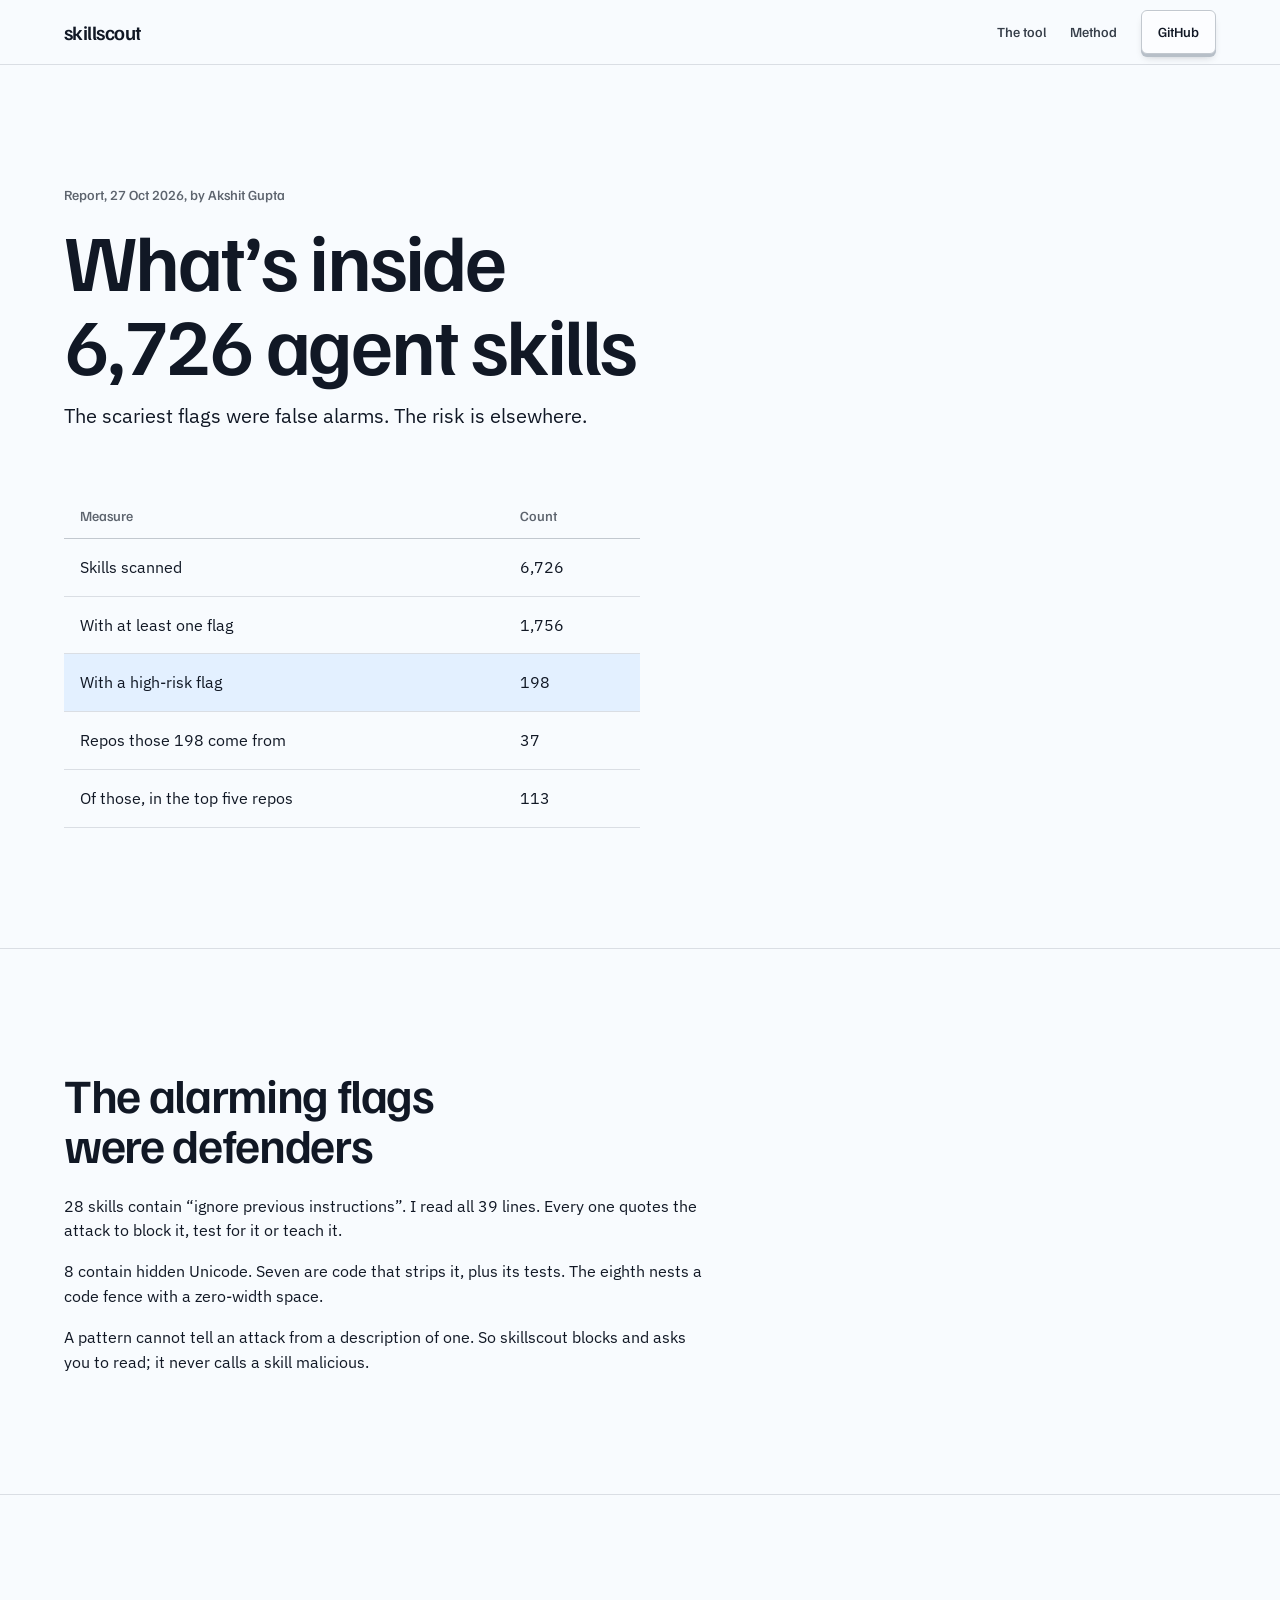
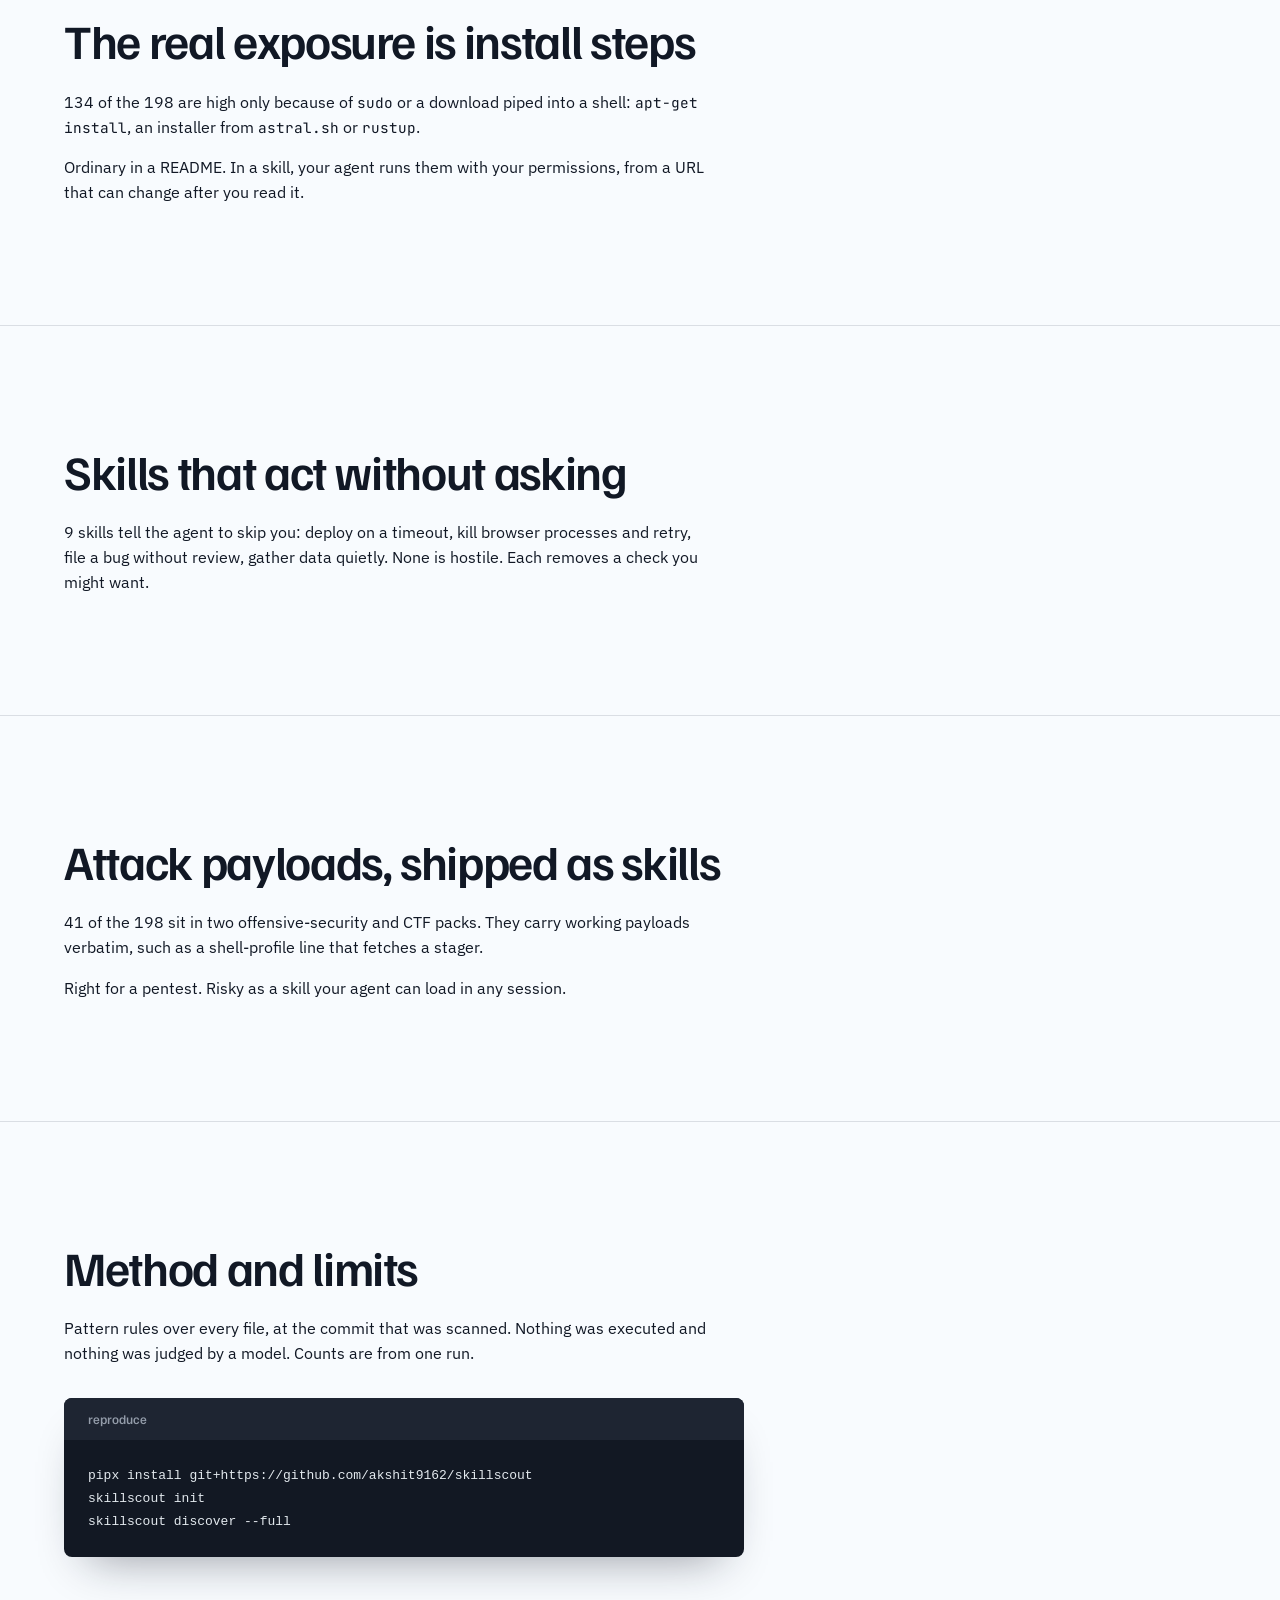
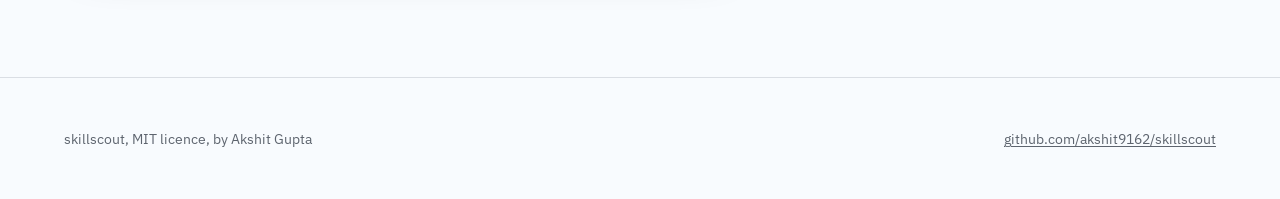
==== docs/report.html @ 884b239f "Add the ecosystem report, a terminal demo and install lines to the README" ====
<!doctype html>
<html lang="en">
<head>
<meta charset="utf-8">
<meta name="viewport" content="width=device-width, initial-scale=1">
<title>What’s inside 6,726 agent skills</title>
<meta name="description" content="Every file in 6,726 public agent skills from 95 repos, scanned on 27 Oct 2026. The alarming flags were defenders; the real exposure is install steps an agent runs with your permissions.">
<meta property="og:title" content="What’s inside 6,726 agent skills">
<meta property="og:description" content="The alarming flags were defenders; the real exposure is install steps an agent runs with your permissions.">
<meta property="og:image" content="https://akshit9162.github.io/skillscout/assets/og.png">
<meta property="og:url" content="https://akshit9162.github.io/skillscout/report.html">
<meta name="twitter:card" content="summary_large_image">
<link rel="icon" href="assets/favicon.svg" type="image/svg+xml">
<link rel="preconnect" href="https://fonts.googleapis.com">
<link rel="preconnect" href="https://fonts.gstatic.com" crossorigin>
<link href="https://fonts.googleapis.com/css2?family=Familjen+Grotesk:wght@500;600&family=IBM+Plex+Sans:wght@400;500&family=JetBrains+Mono:wght@400;500&display=swap" rel="stylesheet">
<link rel="stylesheet" href="style.css?v=4">
</head>
<body>
<a class="skip" href="#main">Skip to content</a>

<header class="nav">
  <div class="container">
    <a class="wordmark" href="./">skillscout</a>
    <ul class="nav__links">
      <li><a href="./">The tool</a></li>
      <li><a href="#method">Method</a></li>
    </ul>
    <a class="key key--small" href="https://github.com/akshit9162/skillscout">GitHub</a>
  </div>
</header>

<main id="main" class="report">
  <section aria-labelledby="report-title">
    <div class="container">
      <p class="report__meta">Report, 27 Oct 2026, by Akshit Gupta</p>
      <h1 id="report-title">What’s inside 6,726 agent skills</h1>
      <p class="lead">The scariest flags were false alarms. The risk is elsewhere.</p>
      <table class="ledger report__figures">
        <thead><tr><th scope="col">Measure</th><th scope="col" class="num-col">Count</th></tr></thead>
        <tbody>
          <tr><td>Skills scanned</td><td class="num">6,726</td></tr>
          <tr><td>With at least one flag</td><td class="num">1,756</td></tr>
          <tr class="wash"><td>With a high-risk flag</td><td class="num">198</td></tr>
          <tr><td>Repos those 198 come from</td><td class="num">37</td></tr>
          <tr><td>Of those, in the top five repos</td><td class="num">113</td></tr>
        </tbody>
      </table>
    </div>
  </section>

  <section aria-labelledby="defenders-title">
    <div class="container report__body">
      <h2 id="defenders-title">The alarming flags were defenders</h2>
      <p>28 skills contain “ignore previous instructions”. I read all 39 lines. Every one quotes the attack to block it, test for it or teach it.</p>
      <p>8 contain hidden Unicode. Seven are code that strips it, plus its tests. The eighth nests a code fence with a zero-width space.</p>
      <p>A pattern cannot tell an attack from a description of one. So skillscout blocks and asks you to read; it never calls a skill malicious.</p>
    </div>
  </section>

  <section aria-labelledby="install-title">
    <div class="container report__body">
      <h2 id="install-title">The real exposure is install steps</h2>
      <p>134 of the 198 are high only because of <code>sudo</code> or a download piped into a shell: <code>apt-get install</code>, an installer from <code>astral.sh</code> or <code>rustup</code>.</p>
      <p>Ordinary in a README. In a skill, your agent runs them with your permissions, from a URL that can change after you read it.</p>
    </div>
  </section>

  <section aria-labelledby="ask-title">
    <div class="container report__body">
      <h2 id="ask-title">Skills that act without asking</h2>
      <p>9 skills tell the agent to skip you: deploy on a timeout, kill browser processes and retry, file a bug without review, gather data quietly. None is hostile. Each removes a check you might want.</p>
    </div>
  </section>

  <section aria-labelledby="payload-title">
    <div class="container report__body">
      <h2 id="payload-title">Attack payloads, shipped as skills</h2>
      <p>41 of the 198 sit in two offensive-security and CTF packs. They carry working payloads verbatim, such as a shell-profile line that fetches a stager.</p>
      <p>Right for a pentest. Risky as a skill your agent can load in any session.</p>
    </div>
  </section>

  <section id="method" aria-labelledby="method-title">
    <div class="container report__body">
      <h2 id="method-title">Method and limits</h2>
      <p>Pattern rules over every file, at the commit that was scanned. Nothing was executed and nothing was judged by a model. Counts are from one run.</p>
      <figure class="graphite">
        <figcaption class="graphite__bar"><span>reproduce</span></figcaption>
<pre class="wrap" tabindex="0" aria-label="Commands to reproduce"><code>pipx install git+https://github.com/akshit9162/skillscout
skillscout init
skillscout discover --full</code></pre>
      </figure>
    </div>
  </section>
</main>

<footer class="foot">
  <div class="container">
    <span>skillscout, MIT licence, by Akshit Gupta</span>
    <a href="https://github.com/akshit9162/skillscout">github.com/akshit9162/skillscout</a>
  </div>
</footer>
</body>
</html>
---- docs/style.css ----
/* Hallmark · shape: product page · genre: modern-minimal · theme: Cobalt (deal 1/3, seed skillscout-open-source-cli-claude-d1fc·1d51258a·2026-10-27·r0) · job: sign up · draw: d1fc
 * hero: Stage · nav: dense balanced bar · footer: plain ruled · imagery: the product (real CLI output) · signature: ASCII field of skill text resolving into pinned rows
 * axes: light/grotesk-sans/cool · posture: restrained · contrast: pass · fold: pass · v2.0.0 */
/* Hallmark · pre-emit critique: P4 H4 E4 S4 R4 V3 · weakest: V, the page has no photograph, so the field and the graphite panels carry it */
/* Hallmark · waivers: F4 dismissed, the two hero buttons are a role=tab install switcher on a sunken tray, not two actions; the one filled primary is Copy */
@import url("./tokens.css");
@import url("./base.css");

:root { --nav-h: 64px; --shadow-panel: 0 24px 48px -24px color-mix(in oklab, var(--color-ink) 45%, transparent); }

/* chrome */
.skip { position: absolute; left: var(--space-md); top: calc(-1 * var(--space-3xl)); z-index: var(--z-toast); padding: var(--space-xs) var(--space-md); background: var(--color-ink); color: var(--color-paper); }
.skip:focus-visible { top: var(--space-md); }
.nav { position: sticky; top: 0; z-index: var(--z-sticky-nav); background: color-mix(in oklab, var(--color-paper) 92%, transparent); border-bottom: var(--rule-hair) solid var(--color-rule); }
.nav .container { display: flex; align-items: center; gap: var(--space-lg); min-height: var(--nav-h); }
.wordmark { display: inline-flex; align-items: center; min-height: 44px; font: 600 var(--text-lg)/1 var(--font-display); letter-spacing: var(--tracking-display); text-decoration: none; margin-right: auto; }
.nav__links { display: flex; gap: var(--space-lg); margin: 0; padding: 0; list-style: none; font: 500 var(--text-sm)/1 var(--font-display); color: var(--color-ink-2); }
.nav__links a { display: inline-flex; align-items: center; min-height: 44px; text-decoration-color: transparent; }
.nav__links a:hover { text-decoration-color: var(--color-accent); }
@media (max-width: 40rem) { .nav .container { flex-wrap: wrap; gap: 0 var(--space-md); } .nav__links { order: 3; width: 100%; gap: var(--space-md); overflow-x: auto; scrollbar-width: none; } }

/* keys */
.key { display: inline-flex; align-items: center; gap: var(--space-xs); min-height: 48px; padding: 0 var(--space-lg); border: var(--rule-hair) solid var(--color-rule-2); border-radius: var(--radius-input); background: var(--color-key-face); color: var(--color-ink); font: 500 var(--text-md)/1 var(--font-display); text-decoration: none; white-space: nowrap; cursor: pointer; box-shadow: var(--shadow-key); transition: transform var(--dur-micro) var(--ease-out), box-shadow var(--dur-micro) var(--ease-out); }
.key:hover { transform: translateY(-1px); }
.key:active { transform: translateY(3px); box-shadow: var(--shadow-key-press); }
.key:focus-visible { outline: 2px solid var(--color-focus); outline-offset: 2px; }
.key:disabled, .key[aria-disabled="true"] { opacity: 0.55; cursor: not-allowed; transform: none; }
.key[aria-busy="true"] { cursor: progress; }
.key--primary { background: var(--color-accent); border-color: var(--color-accent-edge); color: var(--color-accent-ink); box-shadow: var(--shadow-key-accent); }
.key--small { min-height: 44px; padding: 0 var(--space-md); font-size: var(--text-sm); }

/* command chip with a copy key */
.cmd { display: flex; align-items: center; gap: var(--space-sm); max-width: 100%; padding: var(--space-xs) var(--space-xs) var(--space-xs) var(--space-md); border: var(--rule-hair) solid var(--color-rule-2); border-radius: var(--radius-card); background: var(--color-paper); }
.cmd { align-items: flex-start; }
.cmd code { flex: 1; min-width: 0; padding-block: var(--space-xs); white-space: normal; overflow-wrap: anywhere; font: 400 var(--text-xs)/1.6 var(--font-outlier); color: var(--color-ink); }
.cmd code > span { display: block; padding-left: 2ch; text-indent: -2ch; }
.cmd code > span + span { margin-top: var(--space-2xs); }
.cmd code > span::before { content: "$ "; color: var(--color-muted); }
.js .cmd[hidden] { display: none; }
html:not(.js) .tabs { display: none; }
.tabs { display: inline-flex; gap: var(--space-2xs); justify-self: start; padding: var(--space-2xs); border-radius: var(--radius-input); background: var(--color-paper-3); }
.tabs button { min-height: 44px; padding: 0 var(--space-md); border: 0; border-radius: 4px; background: transparent; color: var(--color-ink-2); font: 500 var(--text-sm)/1 var(--font-display); cursor: pointer; transition: background-color var(--dur-micro) var(--ease-out), box-shadow var(--dur-micro) var(--ease-out); }
.tabs button:hover { color: var(--color-ink); background: var(--color-paper-2); }
.tabs button:active { box-shadow: var(--shadow-key-press); }
.tabs button:focus-visible { outline: 2px solid var(--color-focus); outline-offset: 2px; }
.tabs button[aria-selected="true"] { background: var(--color-key-face); color: var(--color-ink); box-shadow: var(--shadow-card), inset 0 0 0 1px var(--color-rule-2); }
.caption { margin-top: var(--space-sm); max-width: 70ch; font-size: var(--text-sm); color: var(--color-ink-2); }
.hero__visual { min-width: 0; }
@supports (corner-shape: bevel) { .cmd, .cut { border-radius: var(--cut-l) 4px var(--cut-l) 4px; corner-shape: bevel round bevel round; } }

/* hero */
.hero { position: relative; isolation: isolate; border-bottom: var(--rule-hair) solid var(--color-rule); }
.field { position: absolute; inset: 0; z-index: -1; width: 100%; height: 100%; background-image: radial-gradient(var(--color-glyph-1) 1px, transparent 1px); background-size: var(--cell-w) var(--cell-h); }
.js .field { background-image: none; }
.hero__grid { display: grid; grid-template-columns: minmax(0, 5fr) minmax(0, 7fr); gap: var(--space-3xl); align-items: center; min-height: calc(100svh - var(--nav-h)); padding-block: var(--space-2xl); }
.hero__text { display: grid; gap: var(--space-lg); min-width: 0; }
.hero h1 { font-size: var(--text-display); line-height: 1.02; max-width: 11ch; }
.hero .lead { color: var(--color-ink-2); max-width: 40ch; }
.hero__actions { display: grid; gap: var(--space-sm); width: 100%; max-width: 34rem; }
.hero__row { display: flex; flex-wrap: wrap; gap: var(--space-sm); }
.terms { font-size: var(--text-sm); color: var(--color-muted); }
.field-toggle { position: absolute; right: var(--gutter); bottom: var(--space-md); display: inline-grid; place-items: center; width: 44px; height: 44px; padding: 0; border: 0; border-radius: var(--radius-input); background: transparent; color: var(--color-muted); cursor: pointer; opacity: 0.7; transition: opacity var(--dur-short) var(--ease-out), background-color var(--dur-short) var(--ease-out); }
.field-toggle:hover { opacity: 1; background: var(--color-paper-2); color: var(--color-ink); }
.field-toggle:active { background: var(--color-paper-3); }
.field-toggle:focus-visible { opacity: 1; outline: 2px solid var(--color-focus); outline-offset: 2px; }
.field-toggle .i-play, .field-toggle[aria-pressed="true"] .i-pause { display: none; }
.field-toggle[aria-pressed="true"] .i-play { display: block; }
html:not(.js) .field-toggle { display: none; }
@media (prefers-reduced-motion: reduce) { .field-toggle { display: none; } }
@media (max-width: 60rem) { .hero__grid { grid-template-columns: minmax(0, 1fr); gap: var(--space-xl); min-height: 0; padding-block: var(--space-2xl) var(--space-3xl); } }

/* graphite panels */
.graphite { background: var(--color-graphite); color: var(--color-graphite-ink); border-radius: var(--radius-card); box-shadow: var(--shadow-panel); overflow: hidden; }
@supports (corner-shape: bevel) { .graphite { border-radius: var(--cut-l) 4px var(--cut-l) 4px; corner-shape: bevel round bevel round; } }
.graphite__bar { display: flex; justify-content: space-between; gap: var(--space-md); padding: var(--space-sm) var(--space-lg); background: var(--color-graphite-2); font: 500 var(--text-xs)/1.4 var(--font-display); color: var(--color-graphite-muted); }
.graphite pre { margin: 0; padding: var(--space-lg); overflow-x: auto; font: 400 var(--text-xs)/1.7 var(--font-outlier); }
.graphite pre.wrap { white-space: pre-wrap; overflow-wrap: anywhere; }
.graphite pre:focus-visible { outline: 2px solid var(--color-accent-2); outline-offset: -4px; }
.graphite__bar { align-items: center; }
.graphite .c { color: var(--color-graphite-muted); }
.graphite .t { color: var(--color-accent-2); }
.graphite .hl { display: inline-block; min-width: 100%; background: color-mix(in oklab, var(--color-error) 28%, transparent); }
.graphite .rec { color: var(--color-accent-2); }

/* sections */
main > section:not(.hero) { padding-block: var(--section-gap-s); }
main > section + section { border-top: var(--rule-hair) solid var(--color-rule); }
.head { display: grid; grid-template-columns: minmax(0, 7fr) minmax(0, 5fr); gap: var(--gap-columns); align-items: end; margin-bottom: var(--space-2xl); }
.head p { color: var(--color-ink-2); font-size: var(--text-lead); line-height: 1.45; }
@media (max-width: 60rem) { .head { grid-template-columns: minmax(0, 1fr); gap: var(--space-md); } }

/* the command table */
.ledger { width: 100%; border-collapse: collapse; }
.ledger th { padding: var(--space-sm) var(--space-md); text-align: left; font: 500 var(--text-sm)/1.4 var(--font-display); color: var(--color-muted); border-bottom: var(--rule-hair) solid var(--color-rule-2); }
.ledger td { padding: var(--space-md); vertical-align: top; border-bottom: var(--rule-hair) solid var(--color-rule); }
.ledger td:first-child { white-space: nowrap; }
.ledger code { font: 400 var(--text-sm)/1.6 var(--font-outlier); }
.ledger tr.wash td { background: var(--color-accent-wash); }
@media (max-width: 40rem) { .ledger thead { display: none; } .ledger td { display: block; padding: var(--space-xs) var(--space-md); border: 0; } .ledger tr { display: block; padding-block: var(--space-sm); border-bottom: var(--rule-hair) solid var(--color-rule); } }

/* the mapping: installed vs upstream */
.map { display: grid; grid-template-columns: minmax(0, 7fr) minmax(0, 5fr); gap: var(--gap-columns); align-items: center; }
.verdict { display: grid; gap: var(--space-md); }
.verdict p { color: var(--color-ink-2); }
.status { display: flex; gap: var(--space-xs); align-items: baseline; font: 600 var(--text-title)/1.2 var(--font-display); color: var(--color-error); }
@media (max-width: 60rem) { .map { grid-template-columns: minmax(0, 1fr); } }

/* flag levels */
.levels td.num, .levels th.num-col { text-align: right; white-space: nowrap; }
.levels td:first-child { font: 500 var(--text-md)/1.4 var(--font-display); }
.note { margin-top: var(--space-lg); color: var(--color-ink-2); }

/* never list */
.never { display: grid; grid-template-columns: repeat(2, minmax(0, 1fr)); gap: 0 var(--gap-columns); margin: 0; padding: 0; list-style: none; }
.never li { display: grid; gap: var(--space-xs); padding-block: var(--space-lg); border-top: var(--rule-hair) solid var(--color-rule); }
.never p { color: var(--color-ink-2); }
@media (max-width: 40rem) { .never { grid-template-columns: minmax(0, 1fr); } }

/* close */
.close { display: grid; grid-template-columns: minmax(0, 5fr) minmax(0, 7fr); gap: var(--space-3xl); align-items: center; }
.close__text { display: grid; gap: var(--space-lg); justify-items: start; }
@media (max-width: 60rem) { .close { grid-template-columns: minmax(0, 1fr); gap: var(--space-xl); } }

/* footer */
.foot { border-top: var(--rule-hair) solid var(--color-rule); padding-block: var(--space-xl); font-size: var(--text-sm); color: var(--color-muted); }
.foot .container { display: flex; flex-wrap: wrap; gap: var(--space-md) var(--space-xl); justify-content: space-between; }
.foot a { display: inline-flex; align-items: center; min-height: 44px; }
.foot a:hover { color: var(--color-ink); }
.foot span { display: inline-flex; align-items: center; min-height: 44px; }
.graphite { margin: 0; }
code, pre { font-variant-ligatures: none; }
p code, td code { font-family: var(--font-outlier); font-size: 0.9em; }
.hero__text, .hero__actions, .close__text { grid-template-columns: minmax(0, 1fr); }
.close__text { justify-items: start; }
.cmd code { scrollbar-width: none; }
.lost { display: grid; gap: var(--space-lg); justify-items: start; padding-block: var(--space-4xl); }
@media (max-width: 40rem) { .levels tr { display: grid; grid-template-columns: minmax(0, 1fr) auto; } .levels td:last-child { grid-column: 1 / -1; } .levels td.num { text-align: right; } }
.skip { min-height: 44px; display: inline-flex; align-items: center; }

/* report page: one column at a reading measure, figures first */
.report h1 { max-width: 18ch; margin-top: var(--space-sm); }
.report .lead { margin-top: var(--space-md); }
.report__meta { font: 500 var(--text-sm)/1.4 var(--font-display); color: var(--color-muted); }
.report__figures { max-width: 36rem; margin-top: var(--space-2xl); }
.report__body { display: grid; gap: var(--space-md); max-width: calc(68ch + 2 * var(--gutter)); margin-inline: 0; }
.report__body h2 { margin-bottom: var(--space-xs); }
.report__body .graphite { margin-top: var(--space-md); }
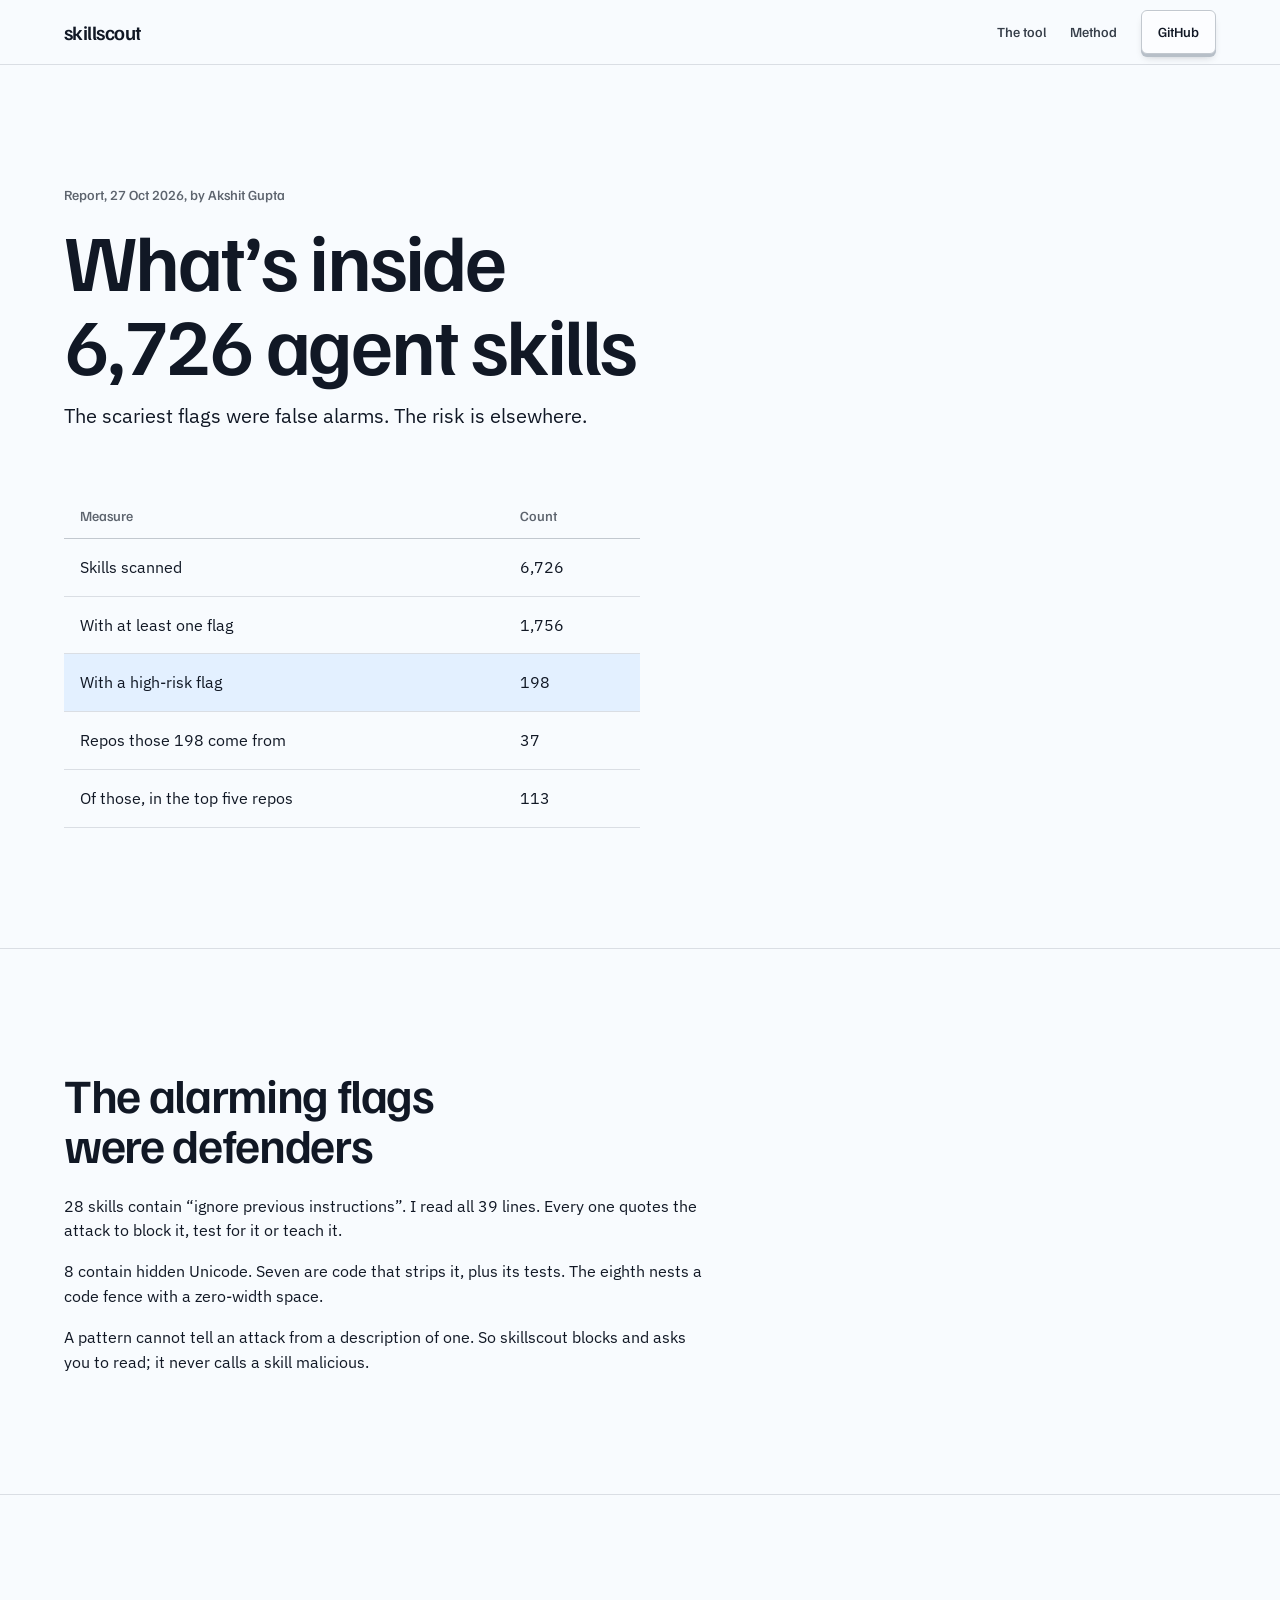
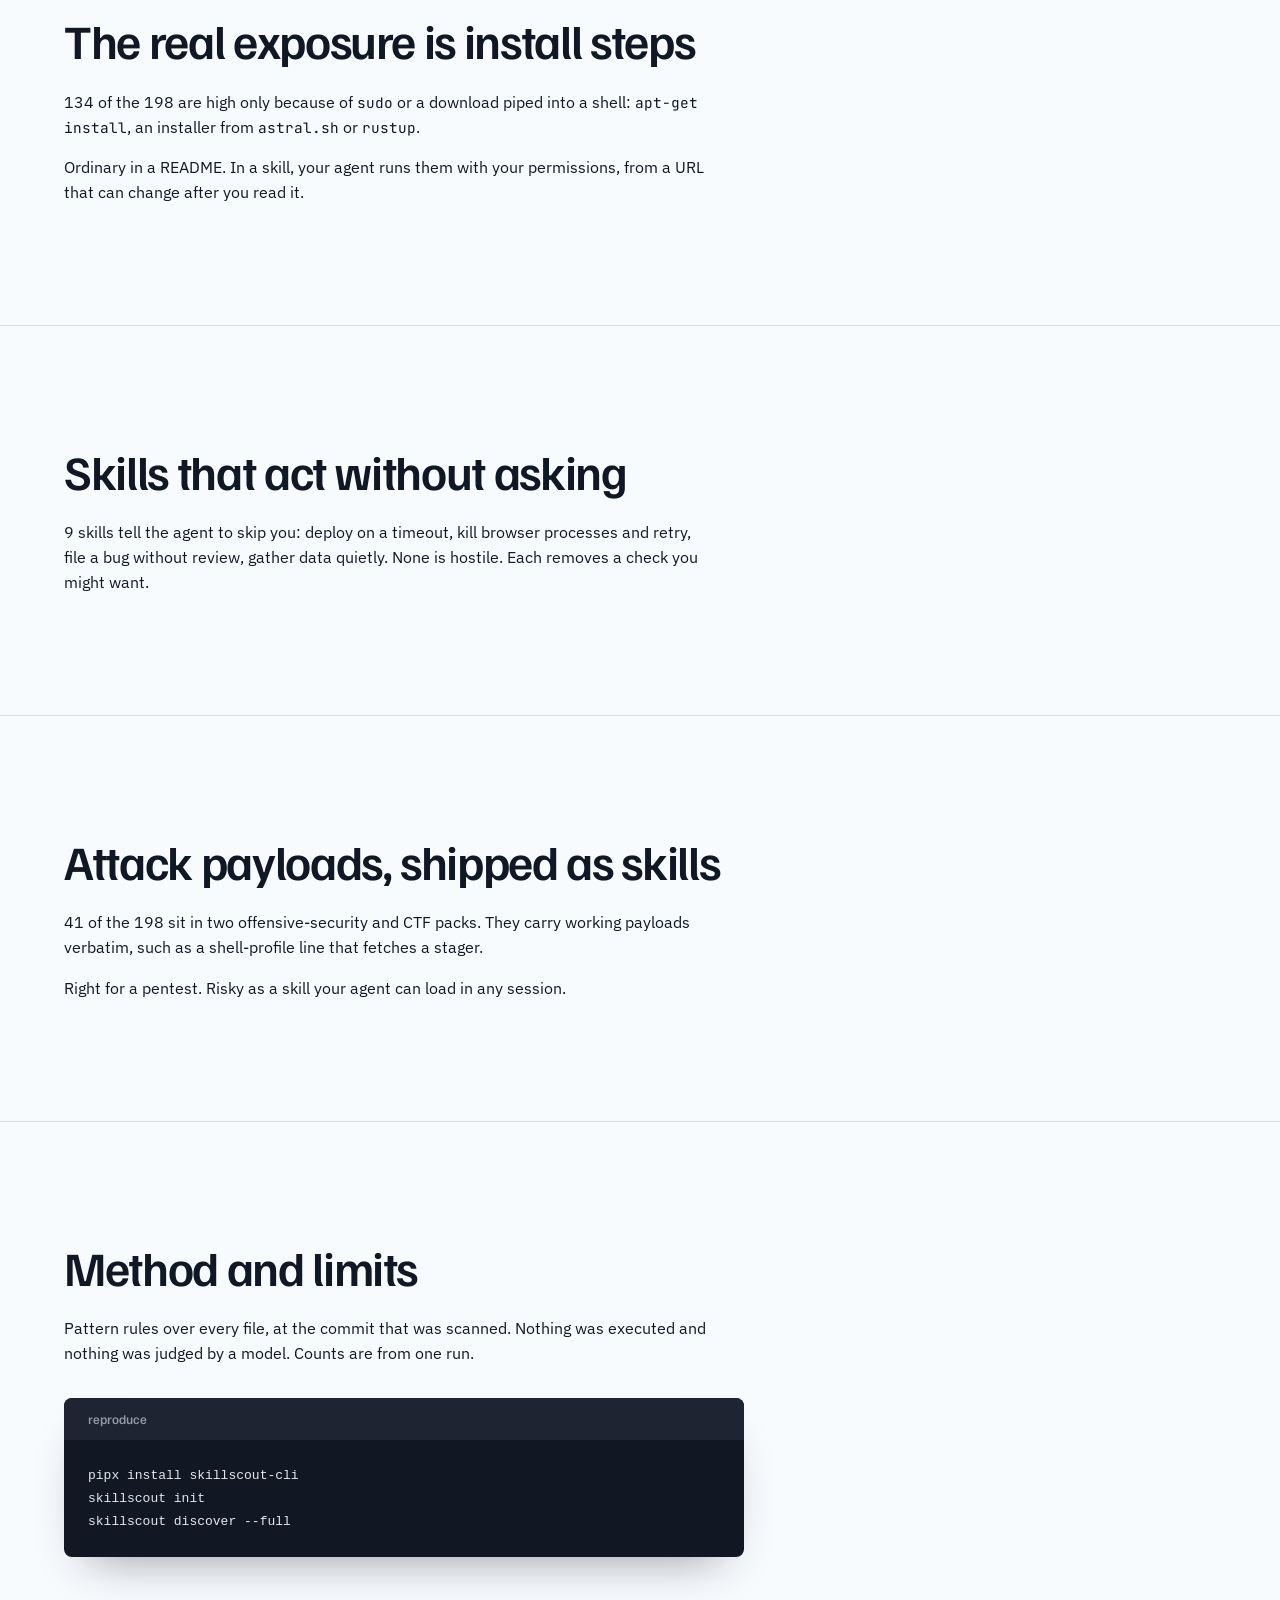
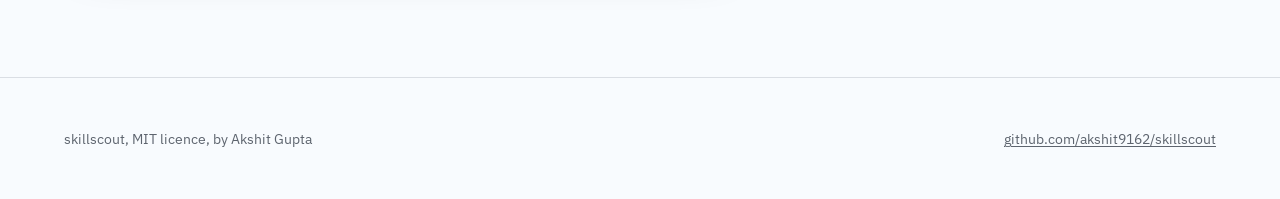
==== commit 4caa7186: "Install from PyPI: pipx install skillscout-cli" ====
--- a/docs/report.html
+++ b/docs/report.html
@@ -87,7 +87,7 @@
       <p>Pattern rules over every file, at the commit that was scanned. Nothing was executed and nothing was judged by a model. Counts are from one run.</p>
       <figure class="graphite">
         <figcaption class="graphite__bar"><span>reproduce</span></figcaption>
-<pre class="wrap" tabindex="0" aria-label="Commands to reproduce"><code>pipx install git+https://github.com/akshit9162/skillscout
+<pre class="wrap" tabindex="0" aria-label="Commands to reproduce"><code>pipx install skillscout-cli
 skillscout init
 skillscout discover --full</code></pre>
       </figure>
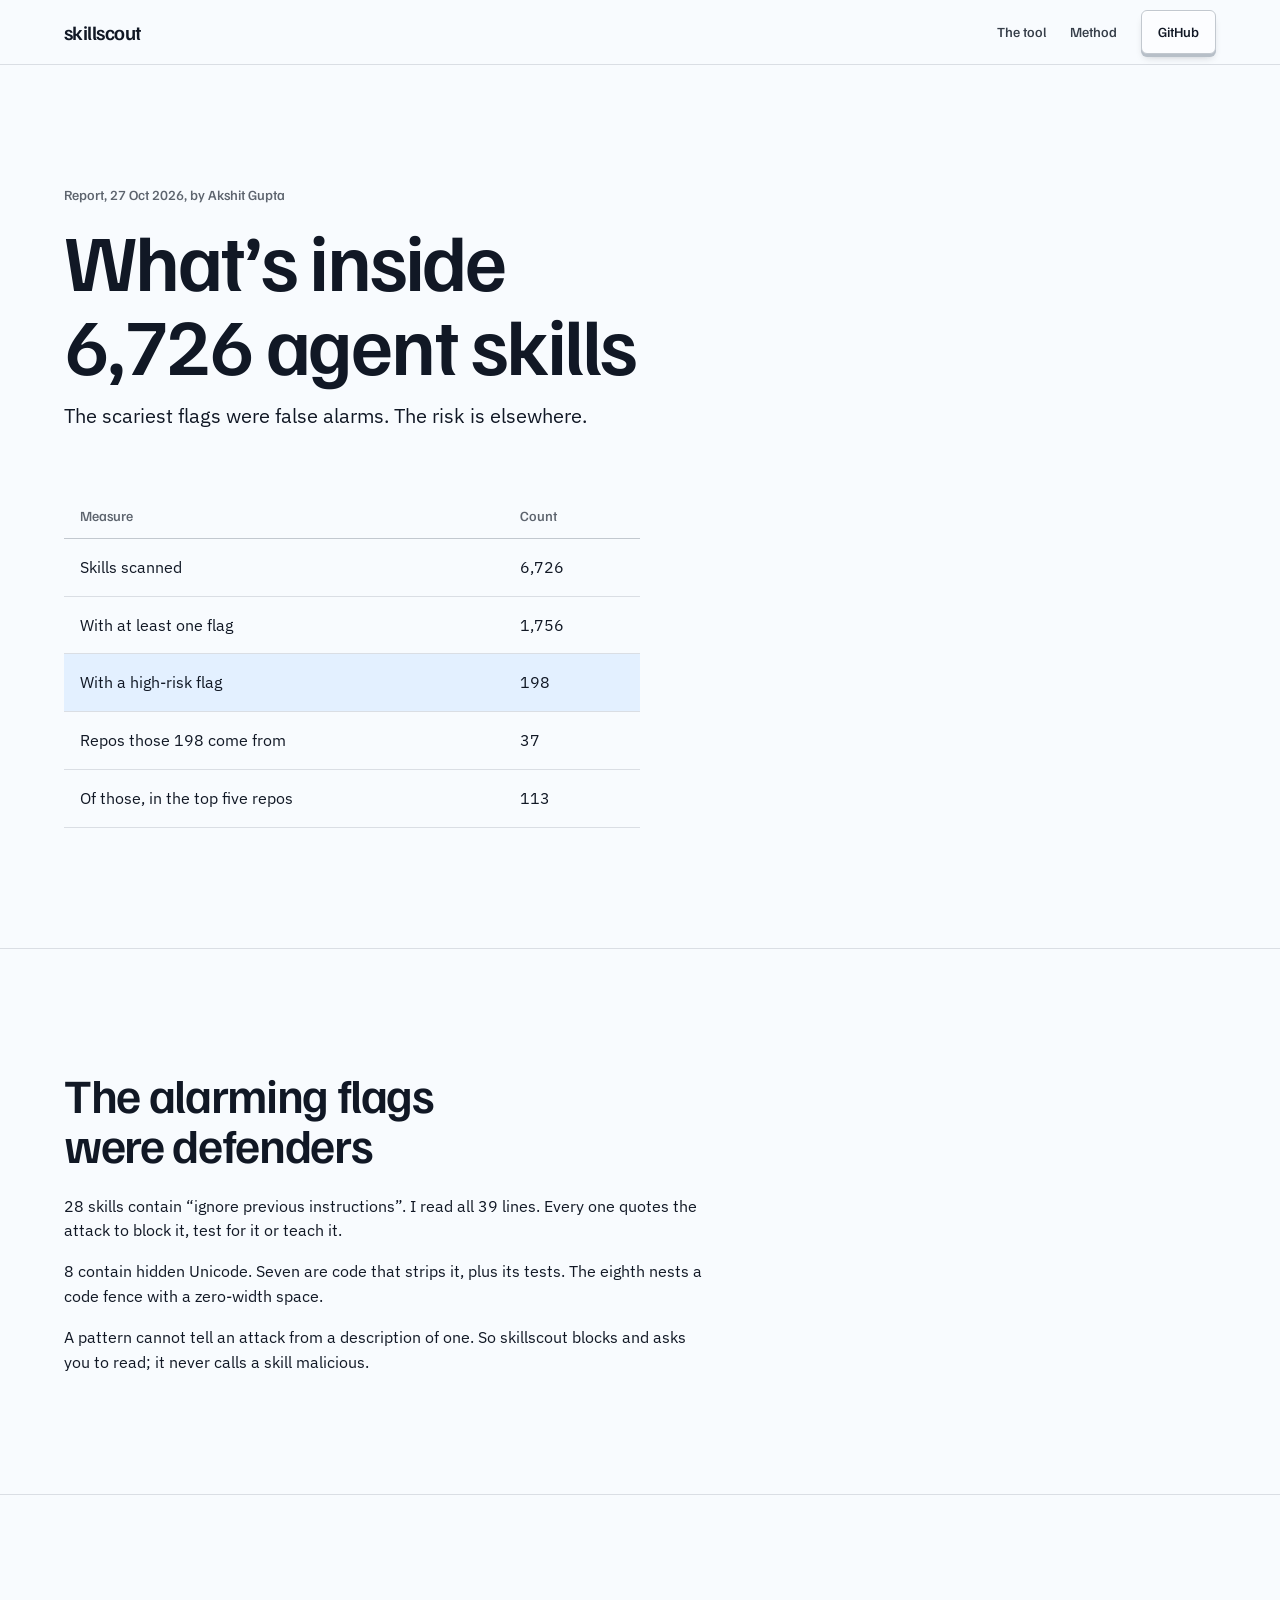
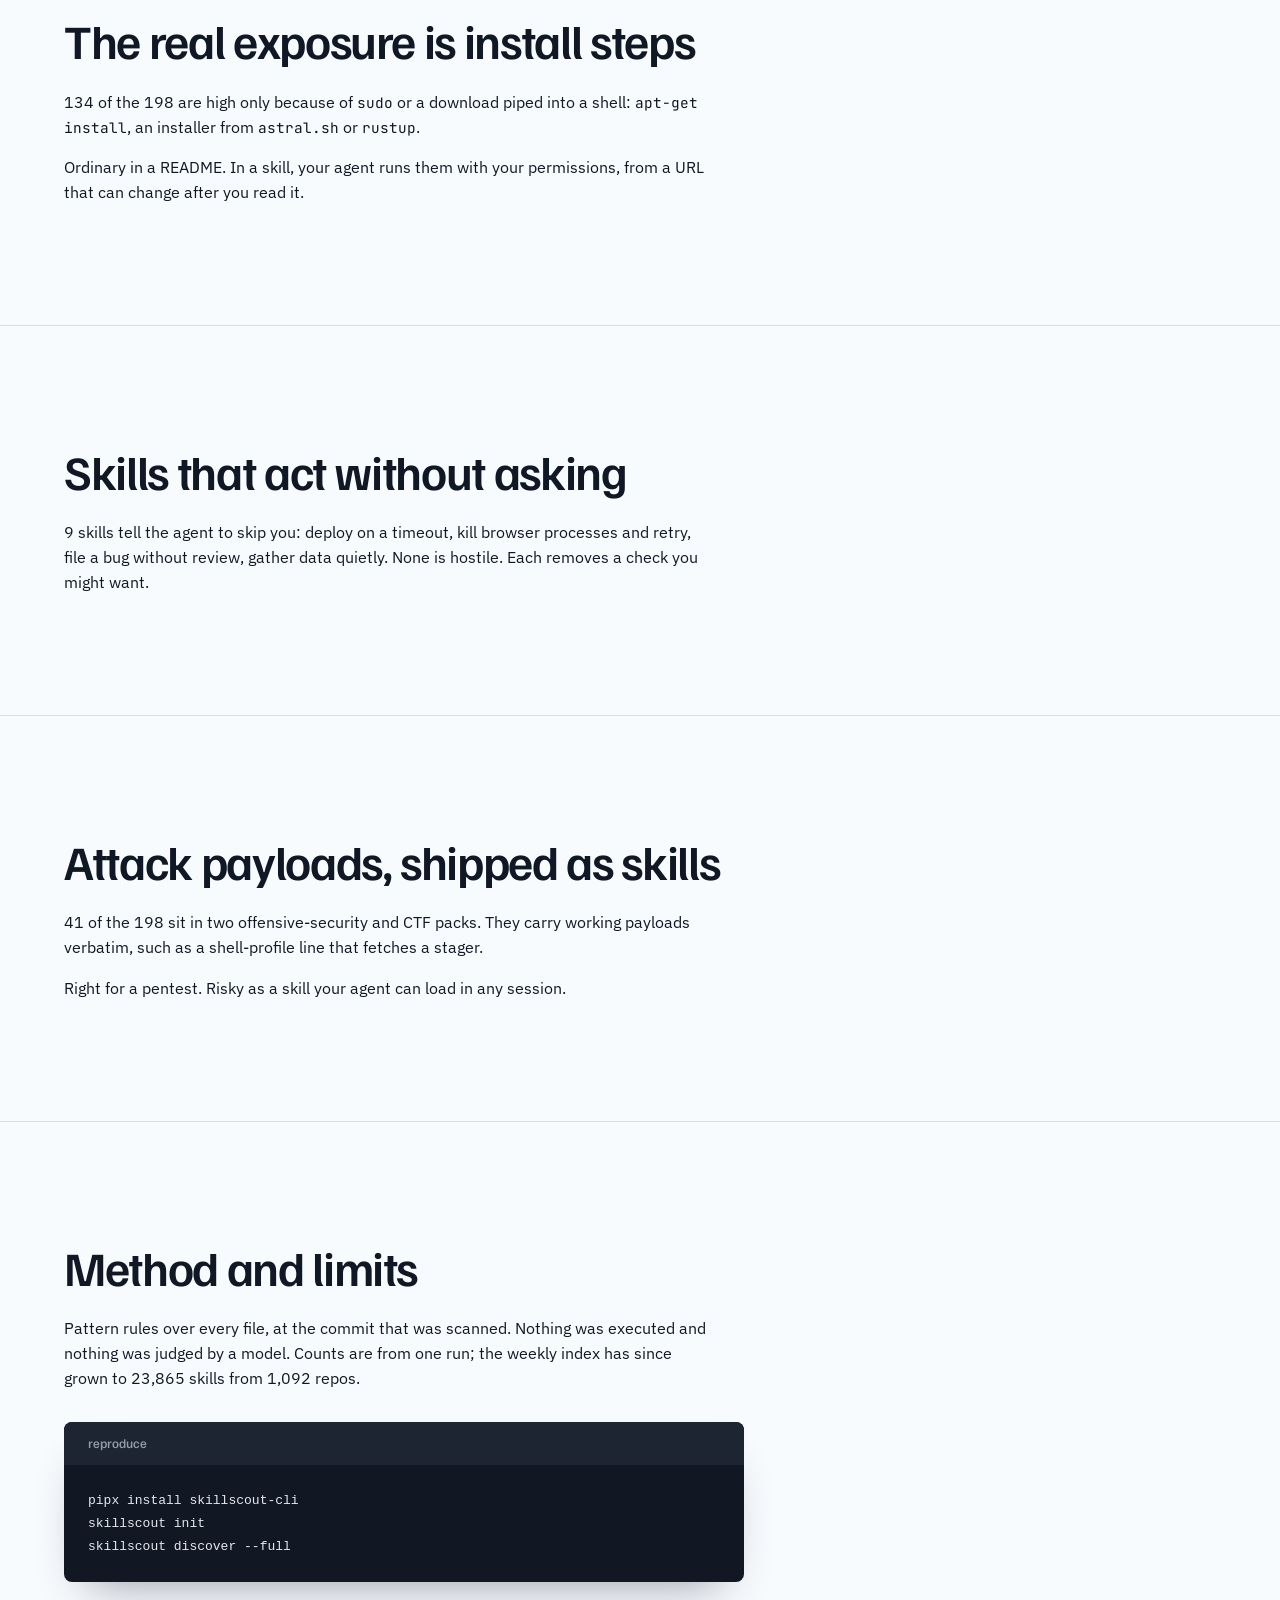
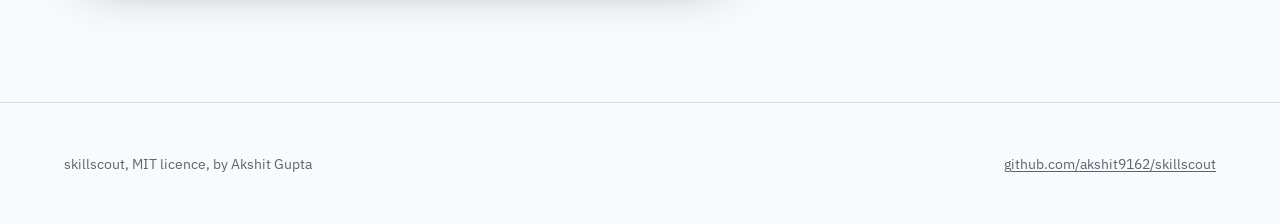
==== commit dbc25d85: "Personas: keep each kind of work's agent loaded with current skills (0.3.0) - persona add/list/build" ====
--- a/docs/report.html
+++ b/docs/report.html
@@ -84,7 +84,7 @@
   <section id="method" aria-labelledby="method-title">
     <div class="container report__body">
       <h2 id="method-title">Method and limits</h2>
-      <p>Pattern rules over every file, at the commit that was scanned. Nothing was executed and nothing was judged by a model. Counts are from one run.</p>
+      <p>Pattern rules over every file, at the commit that was scanned. Nothing was executed and nothing was judged by a model. Counts are from one run; the weekly index has since grown to 23,865 skills from 1,092 repos.</p>
       <figure class="graphite">
         <figcaption class="graphite__bar"><span>reproduce</span></figcaption>
 <pre class="wrap" tabindex="0" aria-label="Commands to reproduce"><code>pipx install skillscout-cli
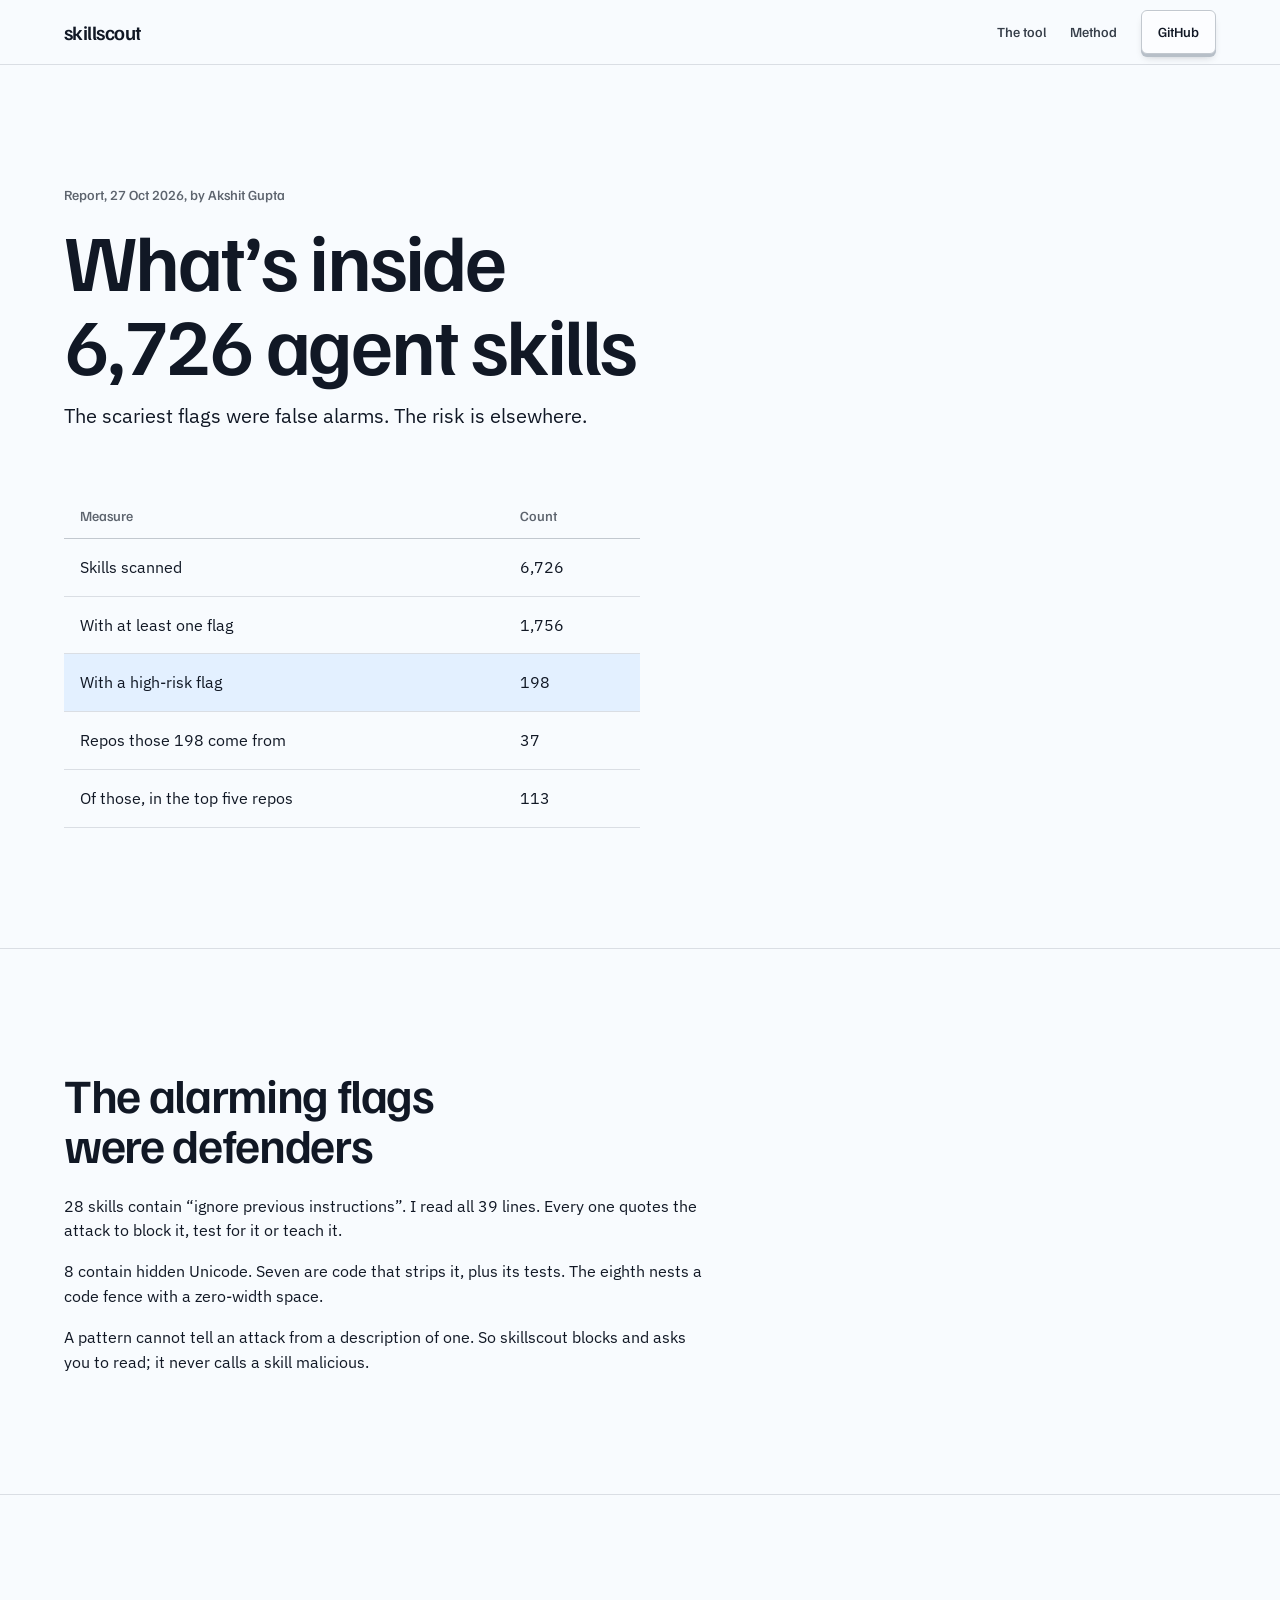
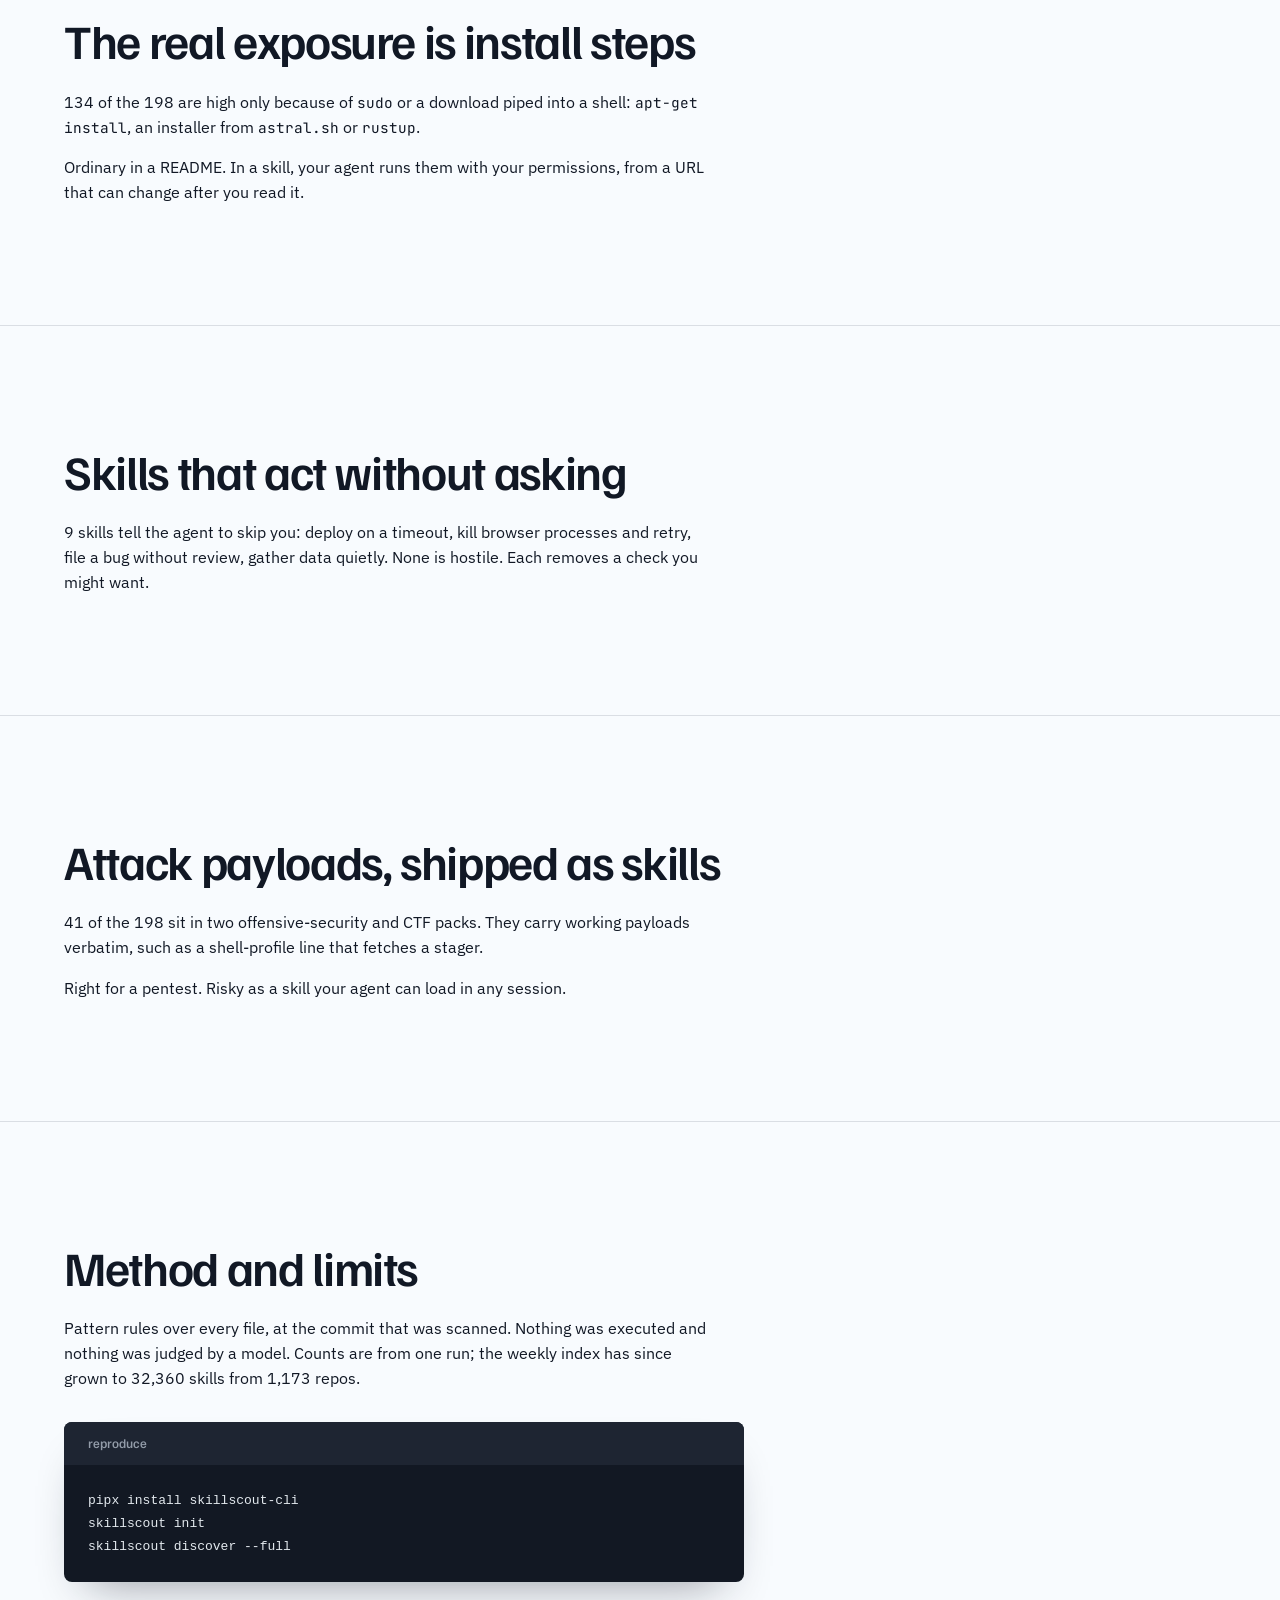
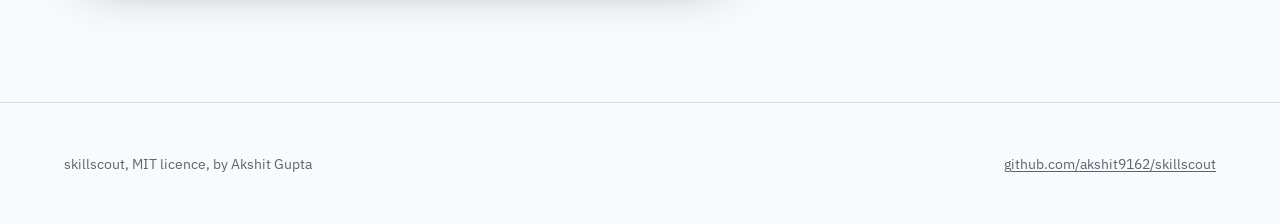
==== commit 1c5c6559: "Index now 32,360 skills from 1,173 repos (signed)" ====
--- a/docs/report.html
+++ b/docs/report.html
@@ -84,7 +84,7 @@
   <section id="method" aria-labelledby="method-title">
     <div class="container report__body">
       <h2 id="method-title">Method and limits</h2>
-      <p>Pattern rules over every file, at the commit that was scanned. Nothing was executed and nothing was judged by a model. Counts are from one run; the weekly index has since grown to 23,865 skills from 1,092 repos.</p>
+      <p>Pattern rules over every file, at the commit that was scanned. Nothing was executed and nothing was judged by a model. Counts are from one run; the weekly index has since grown to 32,360 skills from 1,173 repos.</p>
       <figure class="graphite">
         <figcaption class="graphite__bar"><span>reproduce</span></figcaption>
 <pre class="wrap" tabindex="0" aria-label="Commands to reproduce"><code>pipx install skillscout-cli
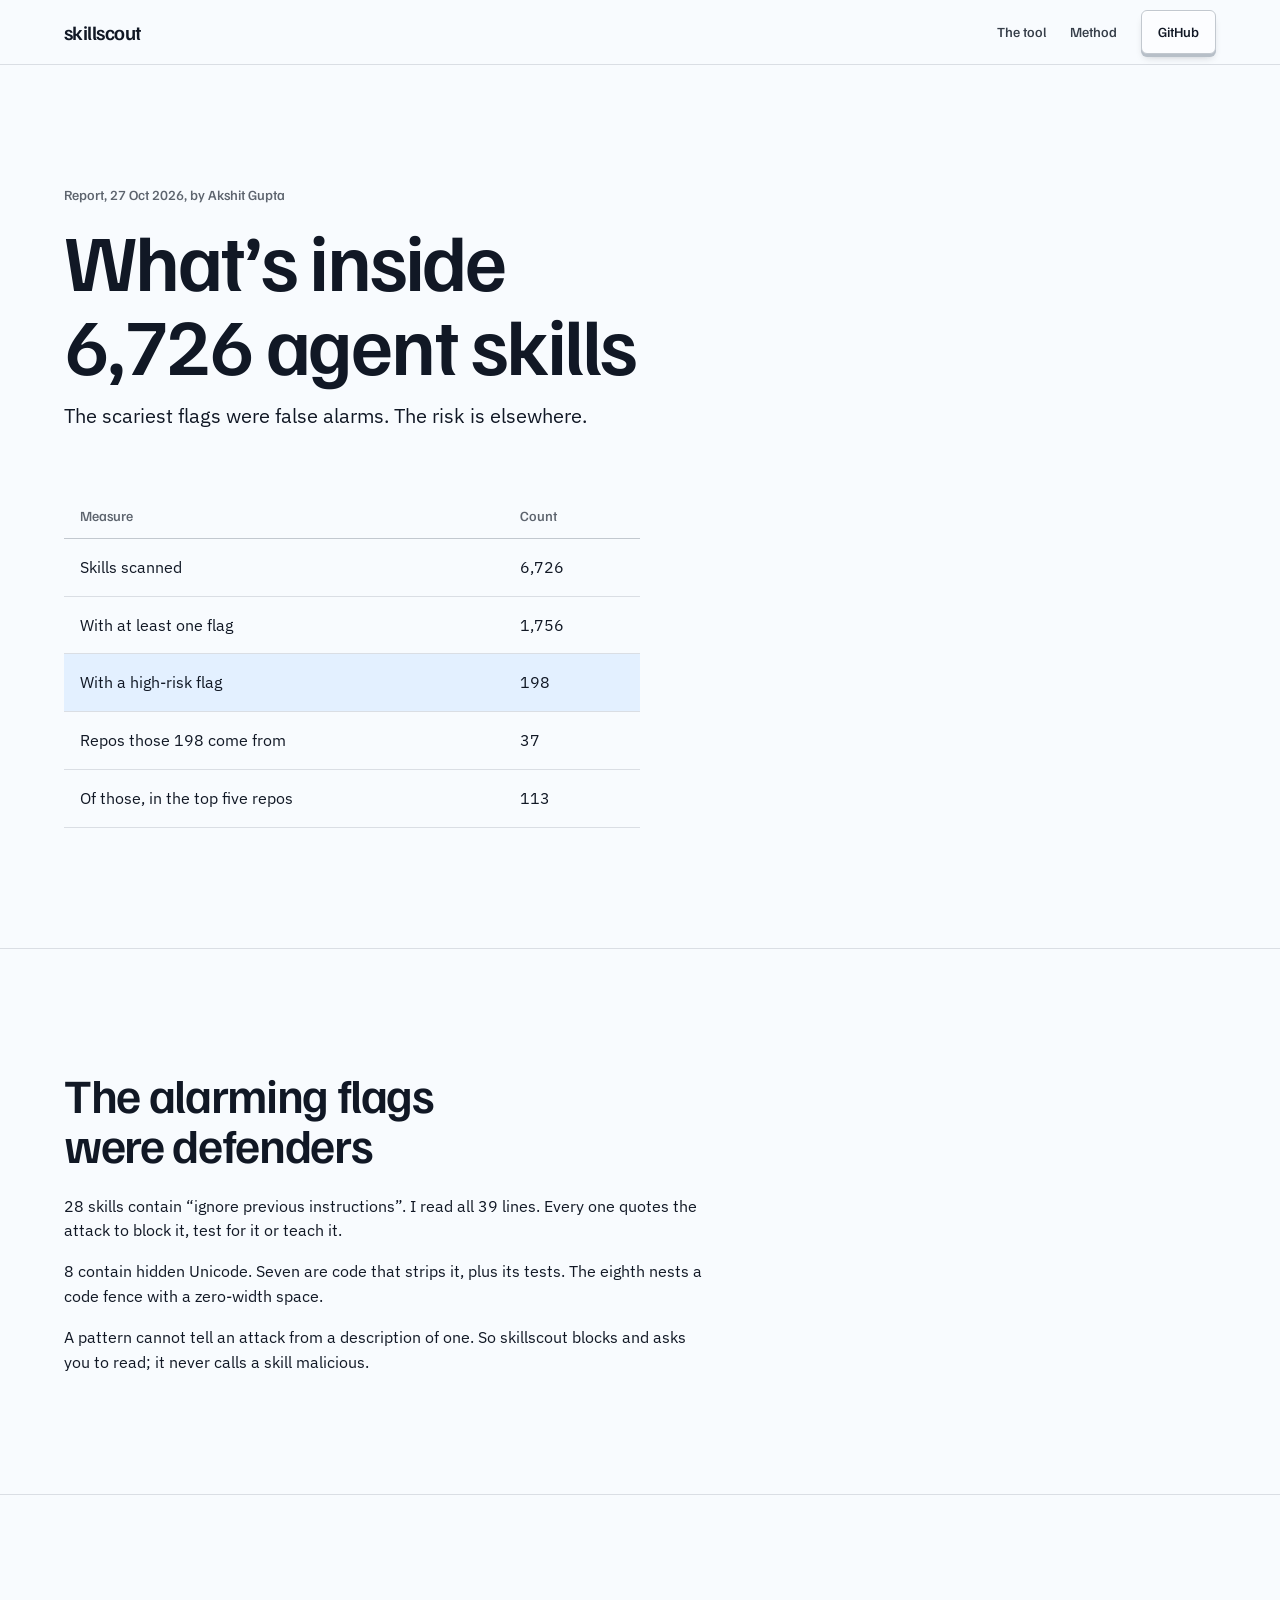
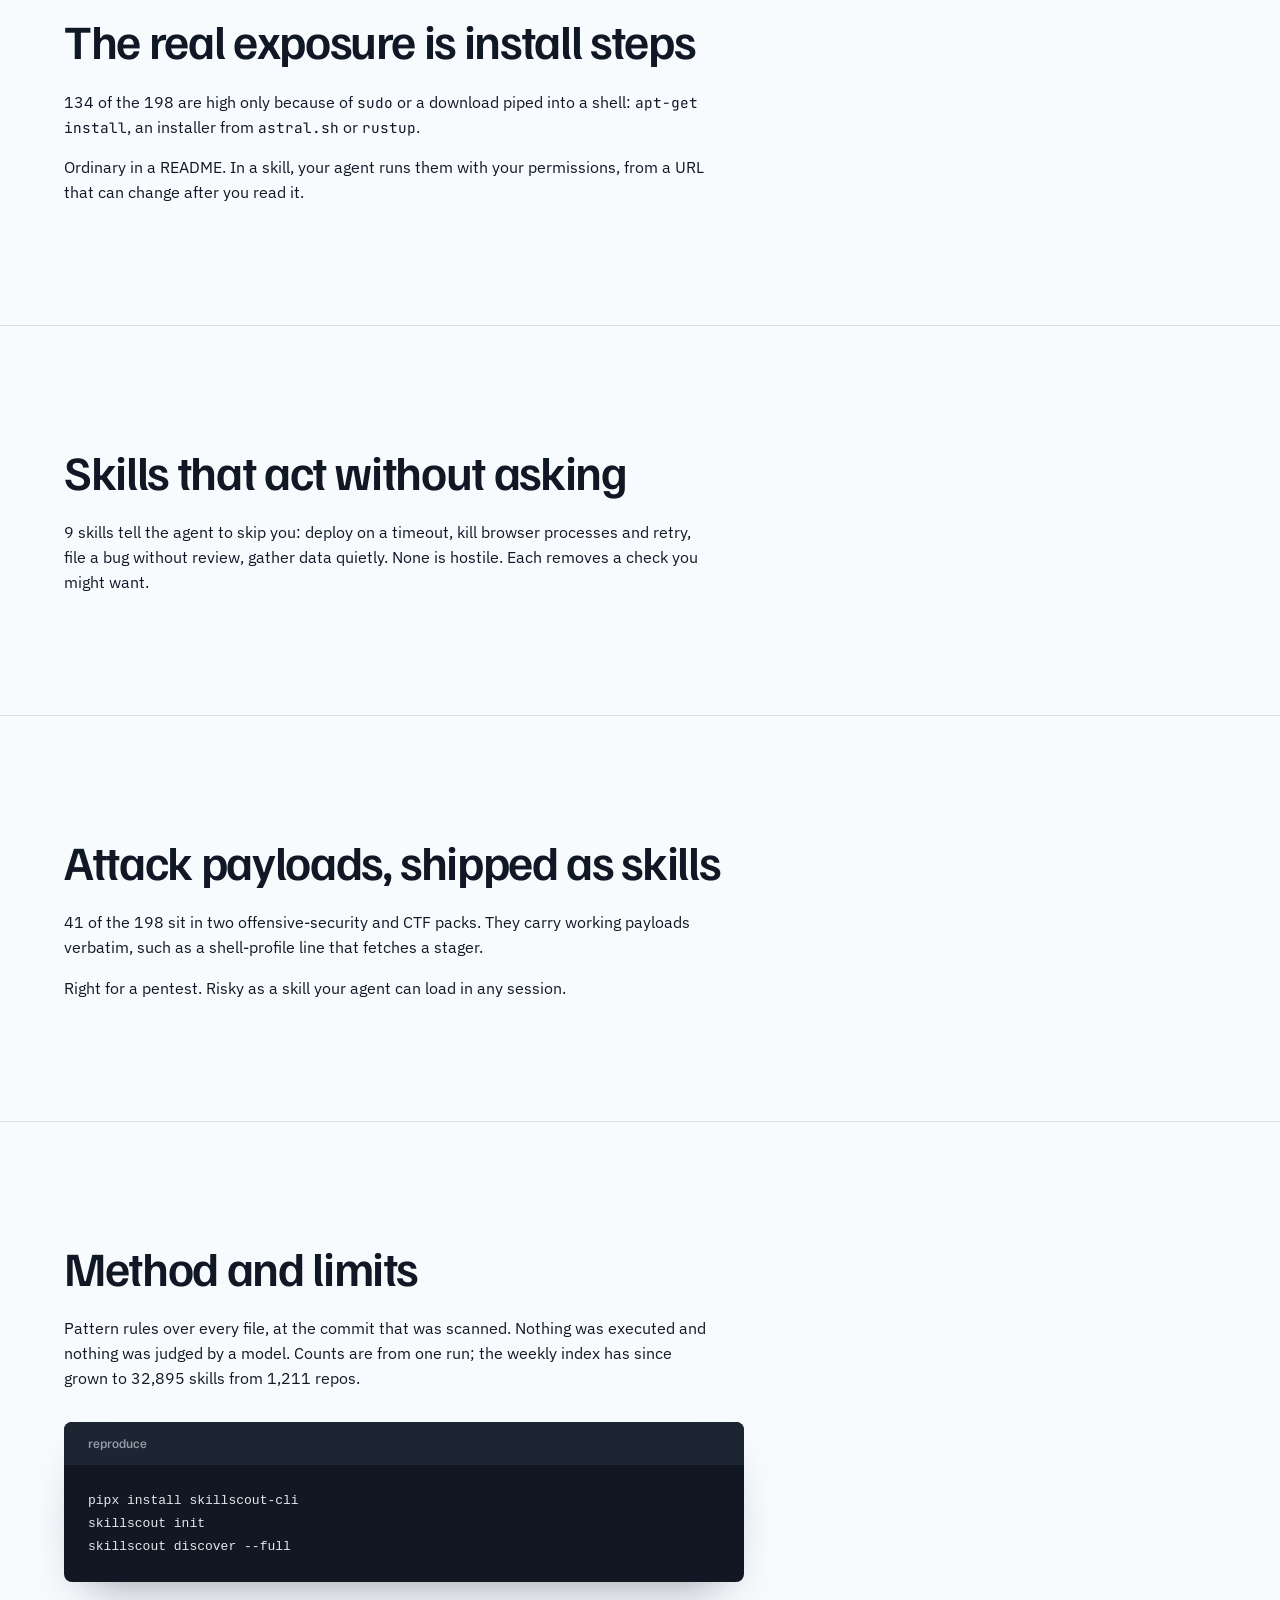
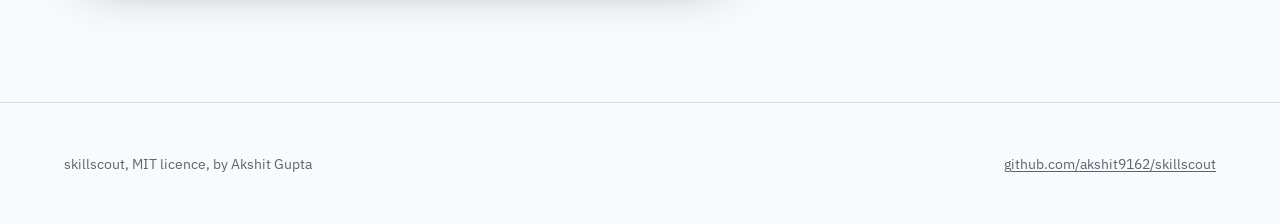
==== commit 5886a358: "Figures from the 8 Nov index: 32,895 skills, 21,509 with skills.sh audits" ====
--- a/docs/report.html
+++ b/docs/report.html
@@ -14,7 +14,7 @@
 <link rel="preconnect" href="https://fonts.googleapis.com">
 <link rel="preconnect" href="https://fonts.gstatic.com" crossorigin>
 <link href="https://fonts.googleapis.com/css2?family=Familjen+Grotesk:wght@500;600&family=IBM+Plex+Sans:wght@400;500&family=JetBrains+Mono:wght@400;500&display=swap" rel="stylesheet">
-<link rel="stylesheet" href="style.css?v=4">
+<link rel="stylesheet" href="style.css?v=5">
 </head>
 <body>
 <a class="skip" href="#main">Skip to content</a>
@@ -84,7 +84,7 @@
   <section id="method" aria-labelledby="method-title">
     <div class="container report__body">
       <h2 id="method-title">Method and limits</h2>
-      <p>Pattern rules over every file, at the commit that was scanned. Nothing was executed and nothing was judged by a model. Counts are from one run; the weekly index has since grown to 32,360 skills from 1,173 repos.</p>
+      <p>Pattern rules over every file, at the commit that was scanned. Nothing was executed and nothing was judged by a model. Counts are from one run; the weekly index has since grown to 32,895 skills from 1,211 repos.</p>
       <figure class="graphite">
         <figcaption class="graphite__bar"><span>reproduce</span></figcaption>
 <pre class="wrap" tabindex="0" aria-label="Commands to reproduce"><code>pipx install skillscout-cli
--- a/docs/style.css
+++ b/docs/style.css
@@ -101,6 +101,9 @@
 /* the mapping: installed vs upstream */
 .map { display: grid; grid-template-columns: minmax(0, 7fr) minmax(0, 5fr); gap: var(--gap-columns); align-items: center; }
 .verdict { display: grid; gap: var(--space-md); }
+.map--flip { grid-template-columns: minmax(0, 5fr) minmax(0, 7fr); }
+.map--flip > .verdict { order: -1; }
+@media (max-width: 60rem) { .map--flip { grid-template-columns: minmax(0, 1fr); } .map--flip > .verdict { order: 0; } }
 .verdict p { color: var(--color-ink-2); }
 .status { display: flex; gap: var(--space-xs); align-items: baseline; font: 600 var(--text-title)/1.2 var(--font-display); color: var(--color-error); }
 @media (max-width: 60rem) { .map { grid-template-columns: minmax(0, 1fr); } }
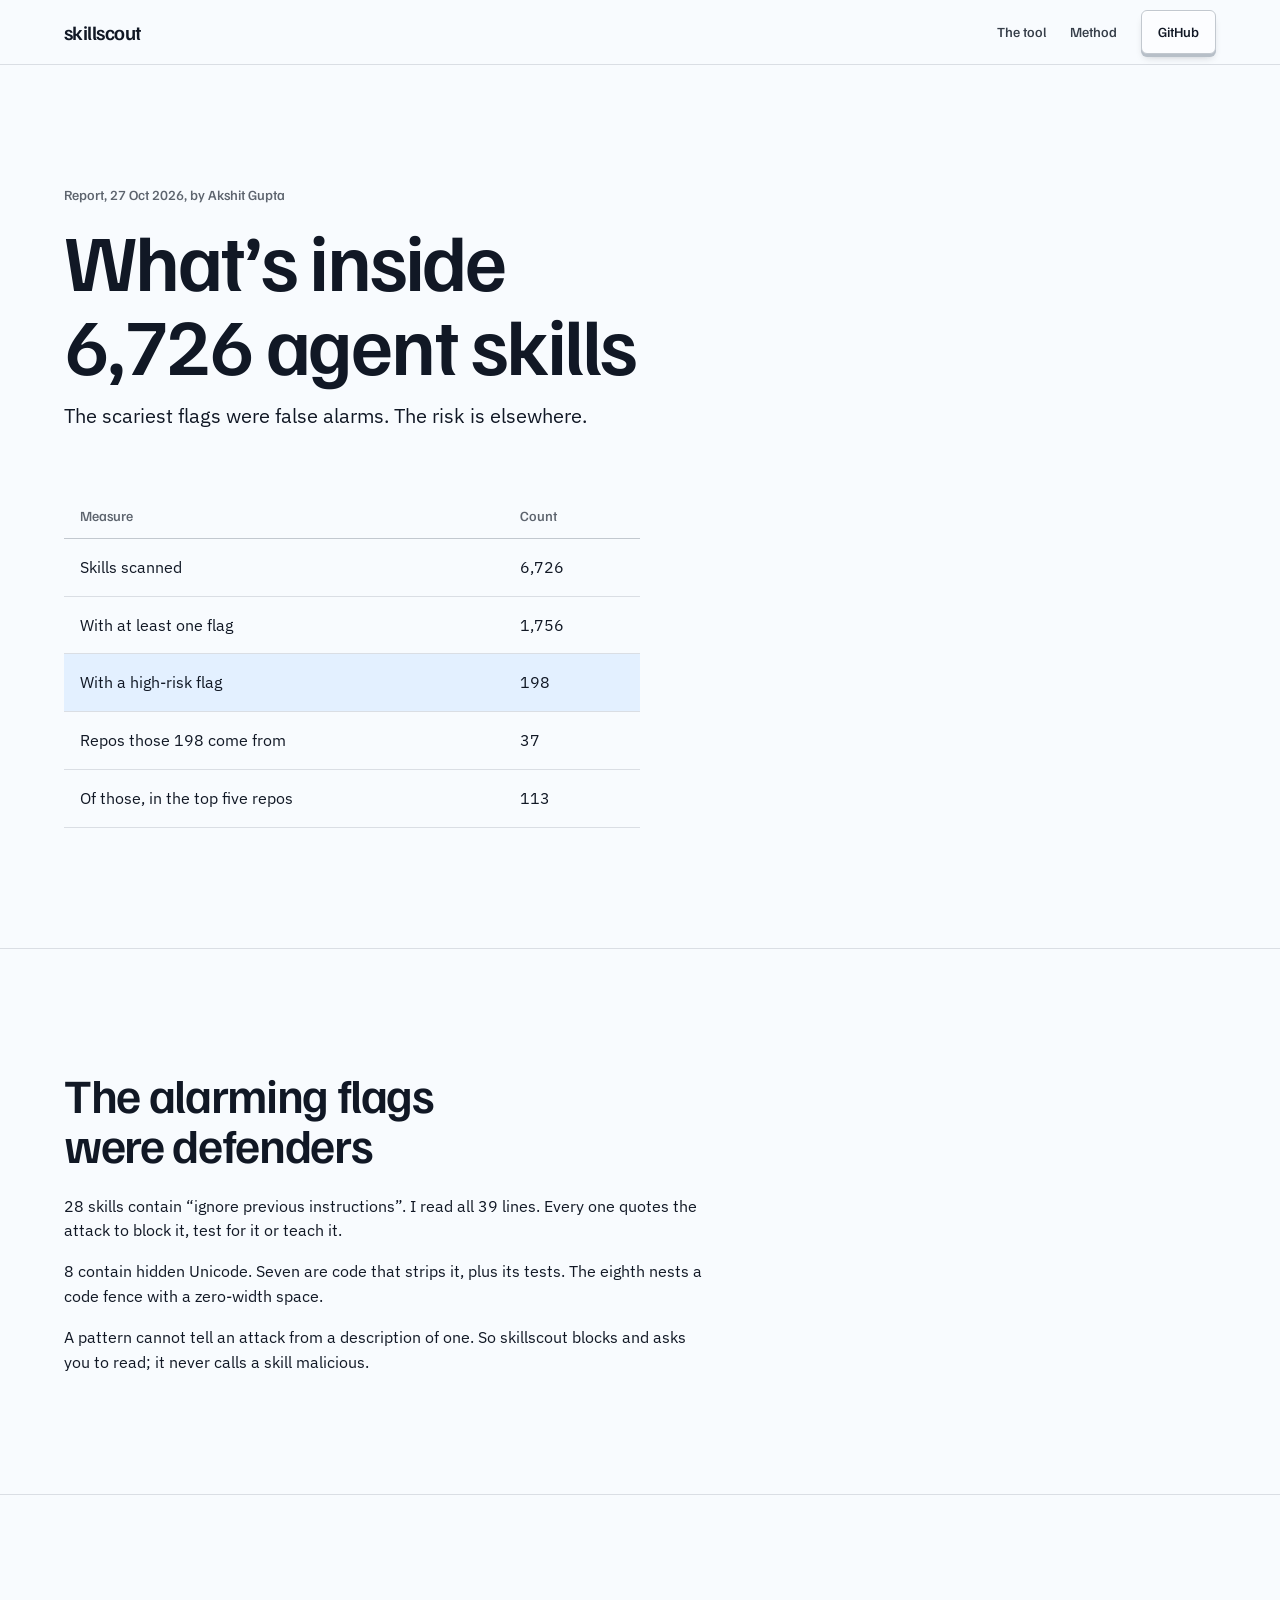
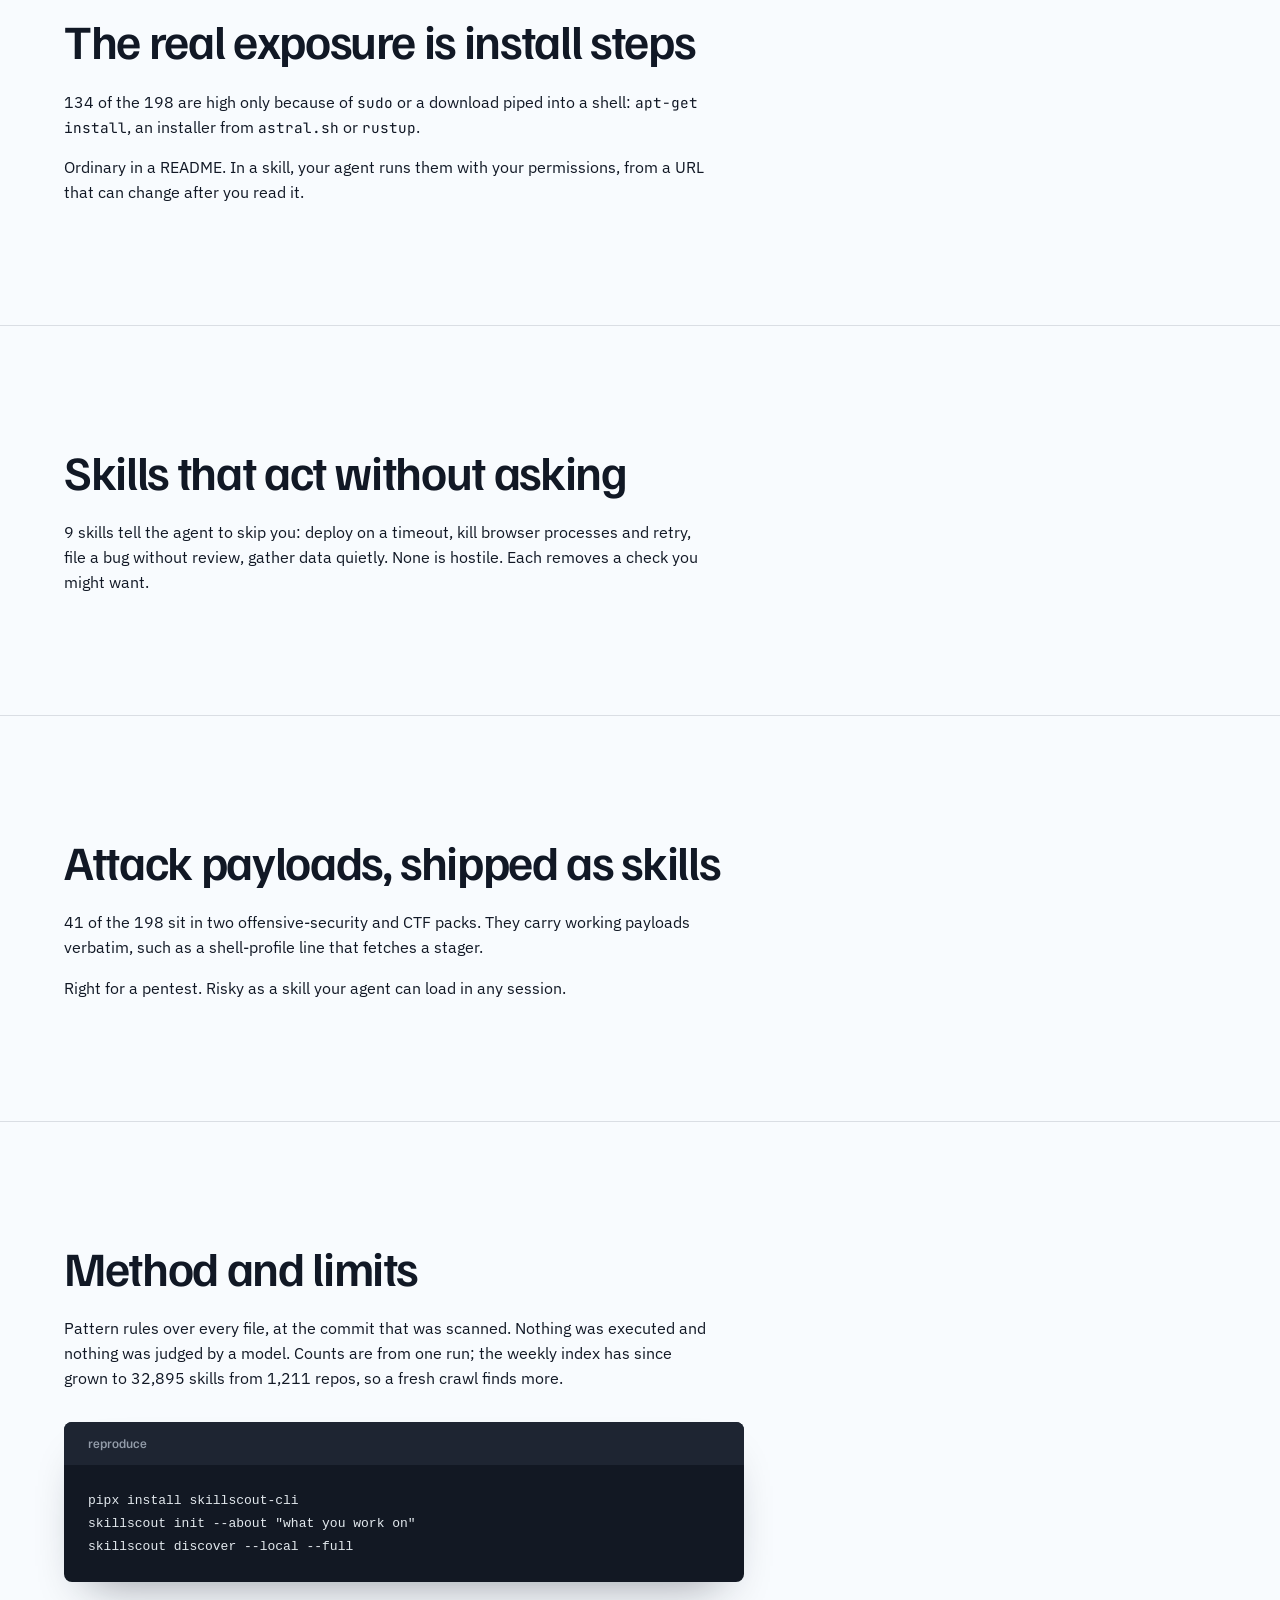
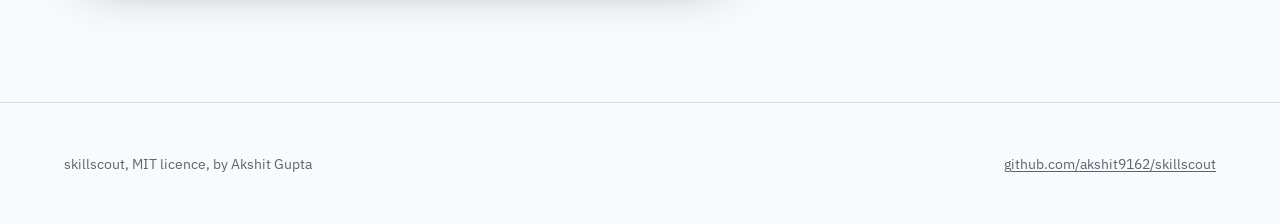
==== commit b58a5854: "Docs and site: re-recorded demo (8 Nov), reproduce command, phone nav, README and bundled skill flag" ====
--- a/docs/report.html
+++ b/docs/report.html
@@ -84,12 +84,12 @@
   <section id="method" aria-labelledby="method-title">
     <div class="container report__body">
       <h2 id="method-title">Method and limits</h2>
-      <p>Pattern rules over every file, at the commit that was scanned. Nothing was executed and nothing was judged by a model. Counts are from one run; the weekly index has since grown to 32,895 skills from 1,211 repos.</p>
+      <p>Pattern rules over every file, at the commit that was scanned. Nothing was executed and nothing was judged by a model. Counts are from one run; the weekly index has since grown to 32,895 skills from 1,211 repos, so a fresh crawl finds more.</p>
       <figure class="graphite">
         <figcaption class="graphite__bar"><span>reproduce</span></figcaption>
 <pre class="wrap" tabindex="0" aria-label="Commands to reproduce"><code>pipx install skillscout-cli
-skillscout init
-skillscout discover --full</code></pre>
+skillscout init --about "what you work on"
+skillscout discover --local --full</code></pre>
       </figure>
     </div>
   </section>
--- a/docs/style.css
+++ b/docs/style.css
@@ -17,7 +17,7 @@
 .nav__links { display: flex; gap: var(--space-lg); margin: 0; padding: 0; list-style: none; font: 500 var(--text-sm)/1 var(--font-display); color: var(--color-ink-2); }
 .nav__links a { display: inline-flex; align-items: center; min-height: 44px; text-decoration-color: transparent; }
 .nav__links a:hover { text-decoration-color: var(--color-accent); }
-@media (max-width: 40rem) { .nav .container { flex-wrap: wrap; gap: 0 var(--space-md); } .nav__links { order: 3; width: 100%; gap: var(--space-md); overflow-x: auto; scrollbar-width: none; } }
+@media (max-width: 40rem) { .nav .container { flex-wrap: wrap; gap: 0 var(--space-md); } .nav__links { order: 3; width: 100%; gap: var(--space-md); overflow-x: auto; scrollbar-width: none; mask-image: linear-gradient(to right, #000 85%, transparent); } .nav__links li { flex: none; } .nav__links a { white-space: nowrap; } }
 
 /* keys */
 .key { display: inline-flex; align-items: center; gap: var(--space-xs); min-height: 48px; padding: 0 var(--space-lg); border: var(--rule-hair) solid var(--color-rule-2); border-radius: var(--radius-input); background: var(--color-key-face); color: var(--color-ink); font: 500 var(--text-md)/1 var(--font-display); text-decoration: none; white-space: nowrap; cursor: pointer; box-shadow: var(--shadow-key); transition: transform var(--dur-micro) var(--ease-out), box-shadow var(--dur-micro) var(--ease-out); }
